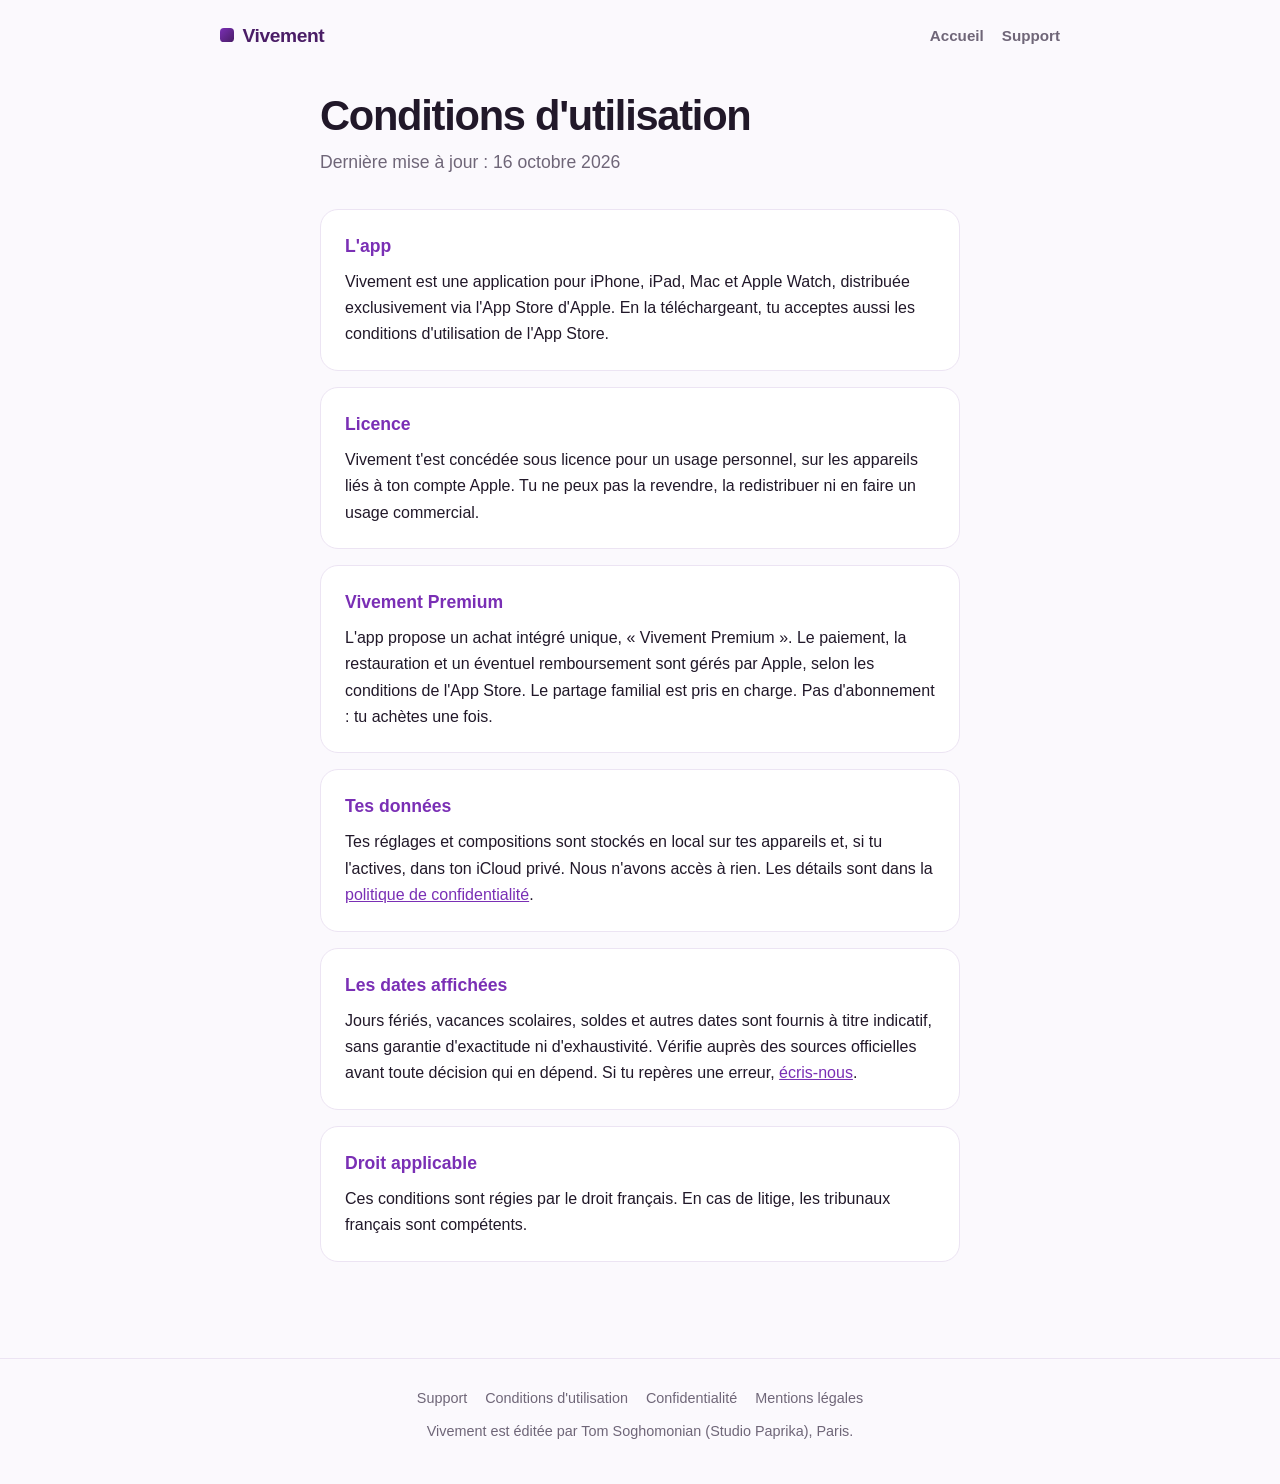
==== cgu.html @ 1ef92bd4 "Site complet : accueil, support, CGU, confidentialité, mentions légales" ====
<!doctype html>
<html lang="fr">
<head>
<meta charset="utf-8">
<meta name="viewport" content="width=device-width, initial-scale=1">
<title>Vivement — Conditions d'utilisation</title>
<meta name="description" content="Conditions d'utilisation de Vivement : licence personnelle, achat unique Vivement Premium géré par Apple, données locales et iCloud privé, droit français.">
<link rel="stylesheet" href="styles.css">
</head>
<body>

<header class="site">
  <a class="marque" href="index.html">Vivement</a>
  <nav>
    <a href="index.html">Accueil</a>
    <a href="support.html">Support</a>
  </nav>
</header>

<main class="etroit">

  <h1>Conditions d'utilisation</h1>
  <p class="sous-titre">Dernière mise à jour : 16 octobre 2026</p>

  <div class="carte">
    <h2>L'app</h2>
    <p>Vivement est une application pour iPhone, iPad, Mac et Apple Watch, distribuée exclusivement via l'App Store d'Apple. En la téléchargeant, tu acceptes aussi les conditions d'utilisation de l'App Store.</p>
  </div>

  <div class="carte">
    <h2>Licence</h2>
    <p>Vivement t'est concédée sous licence pour un usage personnel, sur les appareils liés à ton compte Apple. Tu ne peux pas la revendre, la redistribuer ni en faire un usage commercial.</p>
  </div>

  <div class="carte">
    <h2>Vivement Premium</h2>
    <p>L'app propose un achat intégré unique, « Vivement Premium ». Le paiement, la restauration et un éventuel remboursement sont gérés par Apple, selon les conditions de l'App Store. Le partage familial est pris en charge. Pas d'abonnement : tu achètes une fois.</p>
  </div>

  <div class="carte">
    <h2>Tes données</h2>
    <p>Tes réglages et compositions sont stockés en local sur tes appareils et, si tu l'actives, dans ton iCloud privé. Nous n'avons accès à rien. Les détails sont dans la <a href="confidentialite.html">politique de confidentialité</a>.</p>
  </div>

  <div class="carte">
    <h2>Les dates affichées</h2>
    <p>Jours fériés, vacances scolaires, soldes et autres dates sont fournis à titre indicatif, sans garantie d'exactitude ni d'exhaustivité. Vérifie auprès des sources officielles avant toute décision qui en dépend. Si tu repères une erreur, <a href="support.html">écris-nous</a>.</p>
  </div>

  <div class="carte">
    <h2>Droit applicable</h2>
    <p>Ces conditions sont régies par le droit français. En cas de litige, les tribunaux français sont compétents.</p>
  </div>

</main>

<footer class="site">
  <nav>
    <a href="support.html">Support</a>
    <a href="cgu.html">Conditions d'utilisation</a>
    <a href="confidentialite.html">Confidentialité</a>
    <a href="mentions-legales.html">Mentions légales</a>
  </nav>
  <p>Vivement est éditée par Tom Soghomonian (Studio Paprika), Paris.</p>
</footer>

</body>
</html>
---- styles.css ----
/* Vivement — identité du site. Violet/prune, sobre, responsive, dark-mode. */

:root {
  --prune: #4A1D66;
  --accent: #7A2FB5;
  --accent-doux: #F3EAFB;
  --fond: #FBF9FD;
  --carte: #FFFFFF;
  --texte: #211829;
  --texte2: #6F6678;
  --bordure: #ECE4F3;
}

@media (prefers-color-scheme: dark) {
  :root {
    --prune: #D9BCF2;
    --accent: #C79BF0;
    --accent-doux: #2A1D38;
    --fond: #120D18;
    --carte: #1D1526;
    --texte: #F3EEF8;
    --texte2: #A79DB3;
    --bordure: #2E2340;
  }
}

* { box-sizing: border-box; }

html { scroll-behavior: smooth; }

body {
  margin: 0;
  background: var(--fond);
  color: var(--texte);
  font-family: -apple-system, BlinkMacSystemFont, "SF Pro Text", "Segoe UI", Roboto, sans-serif;
  line-height: 1.65;
  -webkit-font-smoothing: antialiased;
}

/* ---- En-tête ---- */

header.site {
  max-width: 880px;
  margin: 0 auto;
  padding: 20px 20px 0;
  display: flex;
  align-items: center;
  justify-content: space-between;
  gap: 16px;
}

.marque {
  font-weight: 800;
  font-size: 1.2rem;
  letter-spacing: -0.02em;
  text-decoration: none;
  color: var(--prune);
}

.marque::before {
  content: "";
  display: inline-block;
  width: 0.72em;
  height: 0.72em;
  margin-right: 0.45em;
  border-radius: 28%;
  background: linear-gradient(135deg, var(--accent), var(--prune));
}

header.site nav {
  display: flex;
  gap: 18px;
}

header.site nav a {
  color: var(--texte2);
  text-decoration: none;
  font-size: 0.95rem;
  font-weight: 600;
}

header.site nav a:hover { color: var(--accent); }

/* ---- Corps ---- */

main {
  max-width: 880px;
  margin: 0 auto;
  padding: 40px 20px 56px;
}

main.etroit { max-width: 680px; }

h1 {
  font-size: clamp(2rem, 6vw, 2.6rem);
  letter-spacing: -0.03em;
  line-height: 1.15;
  margin: 0 0 8px;
}

.sous-titre {
  color: var(--texte2);
  font-size: 1.1rem;
  margin: 0 0 32px;
}

a { color: var(--accent); }

/* ---- Hero (accueil) ---- */

.hero {
  text-align: center;
  padding: 40px 0 56px;
}

.hero h1 {
  font-size: clamp(2.6rem, 9vw, 4rem);
  margin: 0 0 10px;
  background: linear-gradient(120deg, var(--accent), var(--prune));
  -webkit-background-clip: text;
  background-clip: text;
  color: transparent;
}

.hero .accroche {
  font-size: clamp(1.2rem, 4vw, 1.5rem);
  font-weight: 600;
  margin: 0 0 12px;
}

.hero .plateformes {
  color: var(--texte2);
  font-size: 1rem;
  margin: 0 0 28px;
}

.bouton {
  display: inline-block;
  background: linear-gradient(120deg, var(--accent), var(--prune));
  color: #fff;
  text-decoration: none;
  font-weight: 700;
  padding: 14px 26px;
  border-radius: 999px;
}

@media (prefers-color-scheme: dark) {
  .bouton { color: #1A1022; }
}

.bouton.secondaire {
  background: var(--accent-doux);
  color: var(--accent);
}

/* ---- Sections et cartes ---- */

section { margin-bottom: 48px; }

section > h2 {
  font-size: 1.5rem;
  letter-spacing: -0.02em;
  margin: 0 0 18px;
}

.grille {
  display: grid;
  grid-template-columns: repeat(auto-fit, minmax(240px, 1fr));
  gap: 16px;
}

.carte {
  background: var(--carte);
  border: 1px solid var(--bordure);
  border-radius: 18px;
  padding: 22px 24px;
  margin-bottom: 16px;
}

.grille .carte { margin-bottom: 0; }

.carte h2, .carte h3.titre {
  font-size: 1.1rem;
  margin: 0 0 8px;
  color: var(--accent);
}

.carte h3 { font-size: 1rem; margin: 18px 0 4px; }
.carte h3:first-of-type { margin-top: 0; }
.carte p, .carte ul, .carte ol { margin: 0 0 10px; }
.carte p:last-child, .carte ul:last-child, .carte ol:last-child { margin-bottom: 0; }

ul, ol { padding-left: 20px; }

/* ---- Modules (chips) ---- */

.modules {
  display: flex;
  flex-wrap: wrap;
  gap: 8px;
  margin: 14px 0 0;
  padding: 0;
  list-style: none;
}

.modules li {
  background: var(--accent-doux);
  color: var(--prune);
  font-size: 0.9rem;
  font-weight: 600;
  padding: 6px 13px;
  border-radius: 999px;
}

/* ---- Pied de page ---- */

footer.site {
  border-top: 1px solid var(--bordure);
  margin-top: 24px;
  padding: 28px 20px 40px;
  text-align: center;
  color: var(--texte2);
  font-size: 0.9rem;
}

footer.site nav {
  display: flex;
  flex-wrap: wrap;
  justify-content: center;
  gap: 6px 18px;
  margin-bottom: 10px;
}

footer.site a { color: var(--texte2); text-decoration: none; }
footer.site a:hover { color: var(--accent); }
footer.site p { margin: 0; }
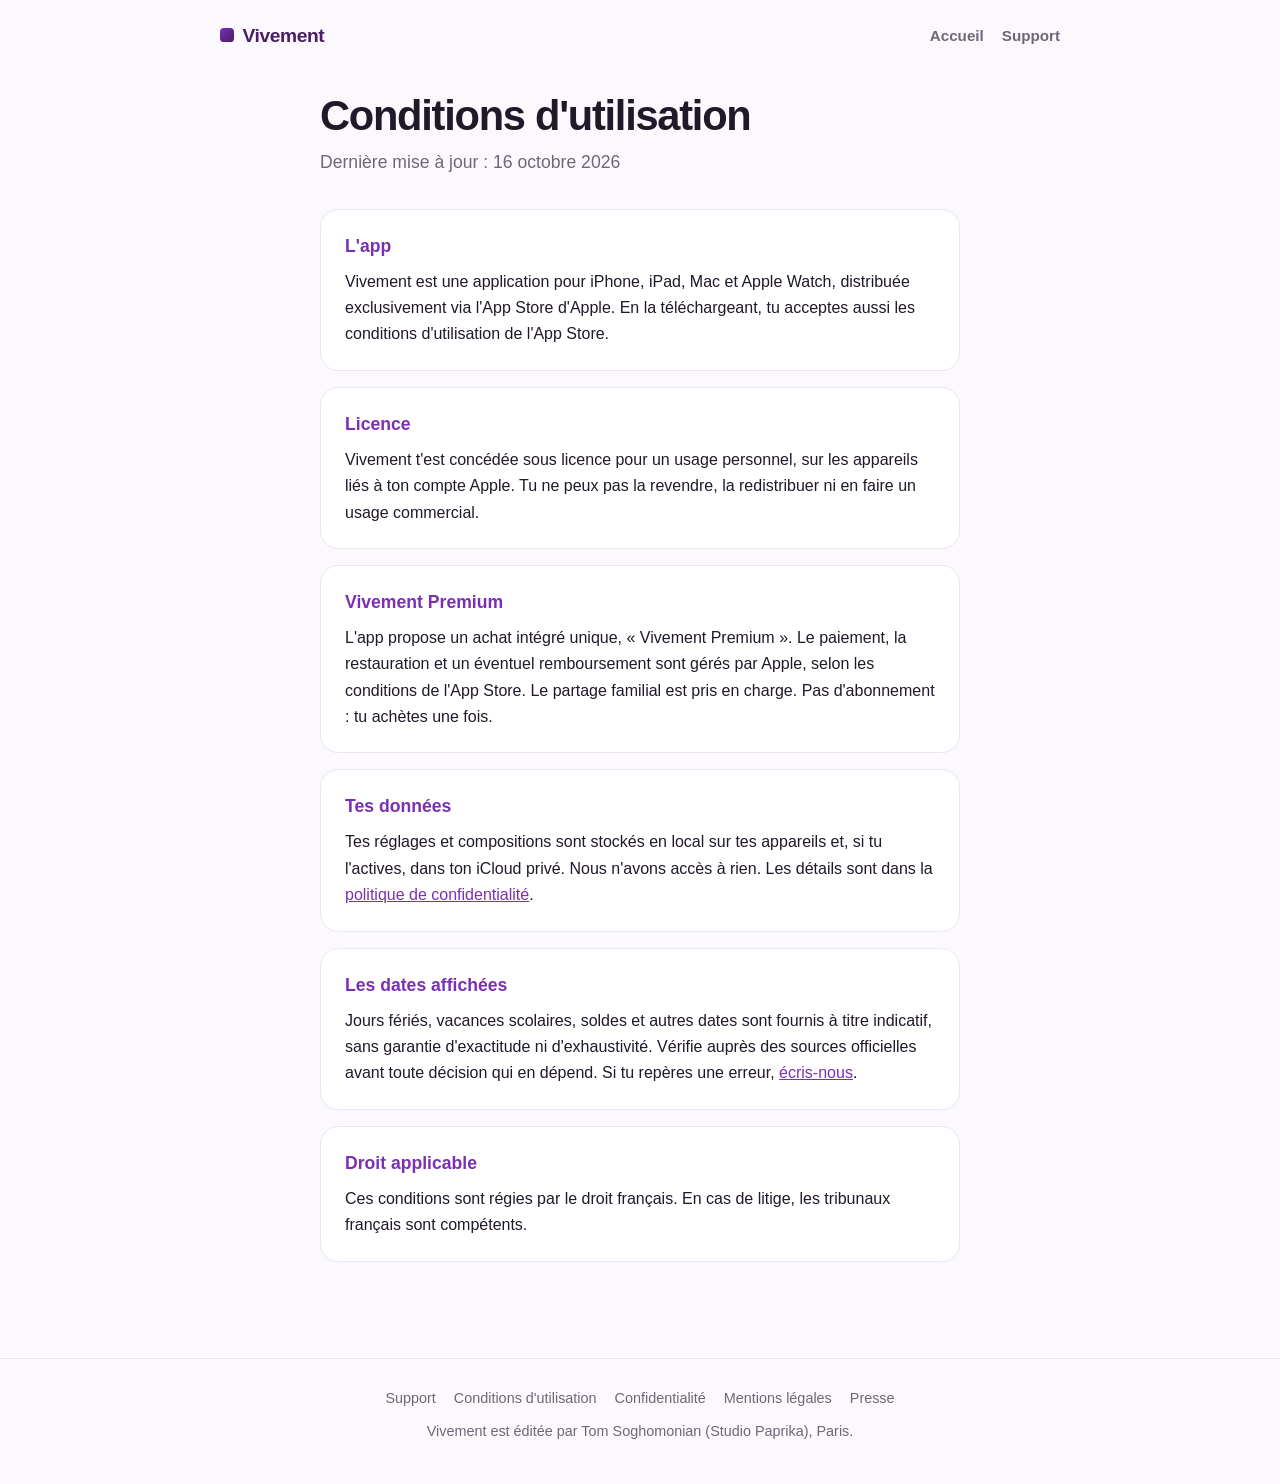
==== commit c8785aba: "Page presse : kit presse, galerie de visuels, lien footer Ajoute presse.html (descriptions, faits, g" ====
--- a/cgu.html
+++ b/cgu.html
@@ -60,6 +60,7 @@
     <a href="cgu.html">Conditions d'utilisation</a>
     <a href="confidentialite.html">Confidentialité</a>
     <a href="mentions-legales.html">Mentions légales</a>
+    <a href="presse.html">Presse</a>
   </nav>
   <p>Vivement est éditée par Tom Soghomonian (Studio Paprika), Paris.</p>
 </footer>
--- a/styles.css
+++ b/styles.css
@@ -212,6 +212,52 @@
   border-radius: 999px;
 }
 
+/* ---- Galerie presse ---- */
+
+.galerie-titre {
+  font-size: 1rem;
+  color: var(--texte2);
+  margin: 24px 0 10px;
+}
+
+.galerie {
+  display: grid;
+  grid-template-columns: repeat(auto-fill, minmax(160px, 1fr));
+  gap: 12px;
+}
+
+.galerie-large {
+  grid-template-columns: repeat(auto-fill, minmax(260px, 1fr));
+}
+
+.galerie a {
+  display: block;
+  border-radius: 14px;
+  overflow: hidden;
+  border: 1px solid var(--bordure);
+  background: var(--carte);
+  line-height: 0;
+}
+
+.galerie img {
+  width: 100%;
+  height: auto;
+  display: block;
+}
+
+.galerie-icone {
+  grid-template-columns: none;
+  display: block;
+}
+
+.galerie-icone a {
+  display: inline-block;
+  width: 140px;
+  border: none;
+  background: none;
+  border-radius: 24%;
+}
+
 /* ---- Pied de page ---- */
 
 footer.site {
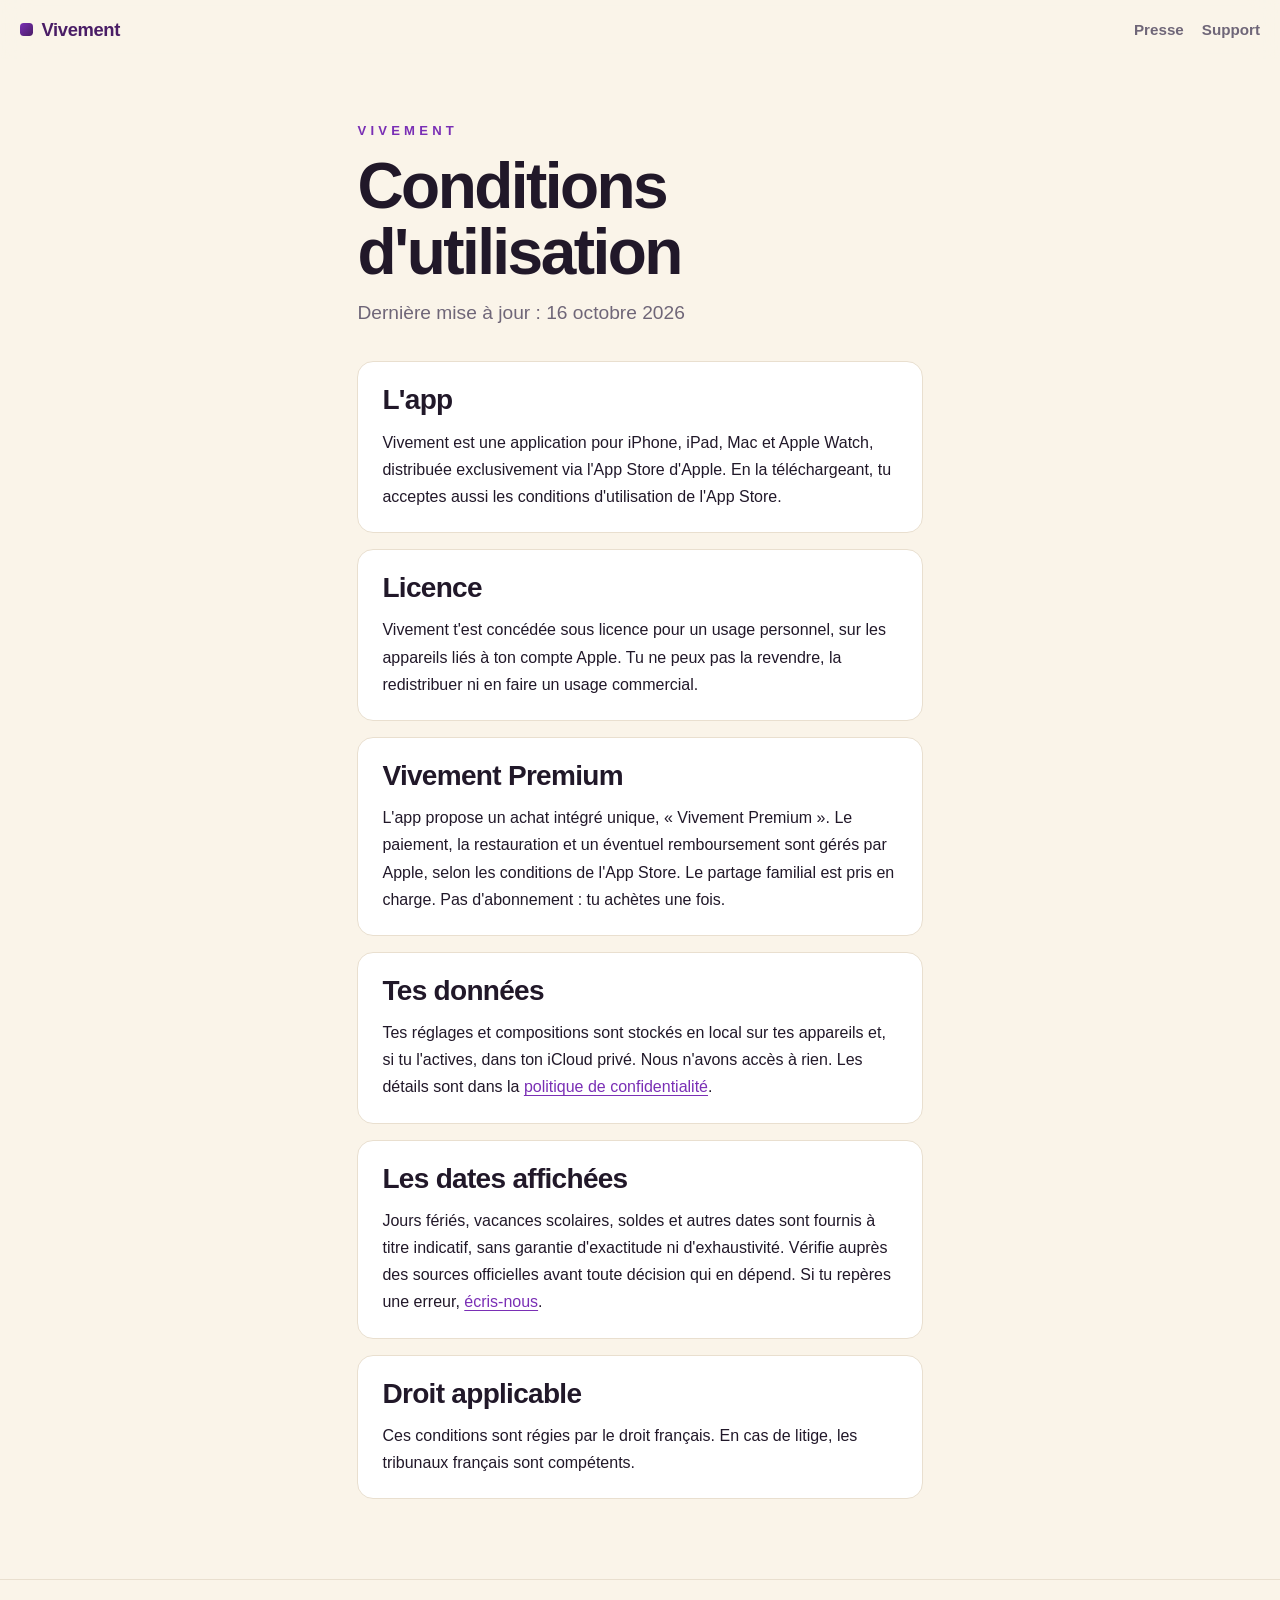
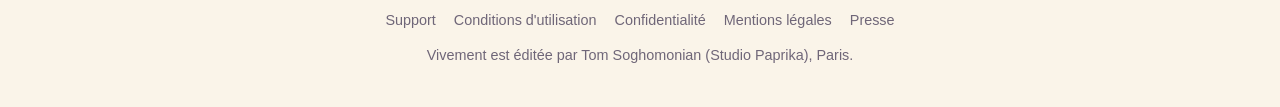
==== commit 17a7a082: "Pages secondaires : DA home immersive en version lecture (page.css) Nouvelle feuille partagée page.c" ====
--- a/cgu.html
+++ b/cgu.html
@@ -5,20 +5,22 @@
 <meta name="viewport" content="width=device-width, initial-scale=1">
 <title>Vivement — Conditions d'utilisation</title>
 <meta name="description" content="Conditions d'utilisation de Vivement : licence personnelle, achat unique Vivement Premium géré par Apple, données locales et iCloud privé, droit français.">
-<link rel="stylesheet" href="styles.css">
+<link rel="stylesheet" href="page.css">
 </head>
 <body>
 
-<header class="site">
-  <a class="marque" href="index.html">Vivement</a>
+<!-- Au swap final de la home, la marque repointera vers index.html -->
+<header class="haut">
+  <a class="marque" href="index-v2.html">Vivement</a>
   <nav>
-    <a href="index.html">Accueil</a>
+    <a href="presse.html">Presse</a>
     <a href="support.html">Support</a>
   </nav>
 </header>
 
 <main class="etroit">
 
+  <span class="surtitre">Vivement</span>
   <h1>Conditions d'utilisation</h1>
   <p class="sous-titre">Dernière mise à jour : 16 octobre 2026</p>
 
--- a/page.css
+++ b/page.css
@@ -0,0 +1,240 @@
+/* Vivement — pages secondaires (support, cgu, confidentialité, mentions, presse).
+   Même DA que la home immersive (home.css) en version lecture : mêmes variables,
+   même header/footer, typo affiche sur les titres, colonne confortable pour le corps. */
+
+:root {
+  --prune: #4A1D66;
+  --accent: #7A2FB5;
+  --accent-doux: #F3EAFB;
+  --fond: #FAF4E9;
+  --carte: #FFFFFF;
+  --texte: #211829;
+  --texte2: #6F6678;
+  --bordure: #E9DFCF;
+
+  /* Palette des 8 accents de l'app (DESIGN.md) */
+  --bleuet: #3560B0;
+  --sarcelle: #10707A;
+  --foret: #2F6B3C;
+  --framboise: #AD2E66;
+  --encre: #3C3B42;
+  --ocre: #8C5A10;
+  --brique: #AD3D2B;
+}
+
+@media (prefers-color-scheme: dark) {
+  :root {
+    --prune: #D9BCF2;
+    --accent: #C79BF0;
+    --accent-doux: #2A1D38;
+    --fond: #15101D;
+    --carte: #1D1526;
+    --texte: #F3EEF8;
+    --texte2: #A79DB3;
+    --bordure: #2E2340;
+  }
+}
+
+* { box-sizing: border-box; }
+
+body {
+  margin: 0;
+  background: var(--fond);
+  color: var(--texte);
+  font-family: -apple-system, BlinkMacSystemFont, "SF Pro Display", "SF Pro Text", "Segoe UI", Roboto, sans-serif;
+  line-height: 1.7;
+  -webkit-font-smoothing: antialiased;
+}
+
+img { max-width: 100%; height: auto; }
+
+/* ---- En-tête fixe (identique à la home) ---- */
+
+header.haut {
+  position: fixed;
+  top: 0;
+  left: 0;
+  right: 0;
+  z-index: 20;
+  display: flex;
+  align-items: center;
+  justify-content: space-between;
+  gap: 16px;
+  padding: 14px 20px;
+  background: color-mix(in srgb, var(--fond) 70%, transparent);
+  -webkit-backdrop-filter: blur(14px);
+  backdrop-filter: blur(14px);
+}
+
+.marque {
+  font-weight: 800;
+  font-size: 1.15rem;
+  letter-spacing: -0.02em;
+  text-decoration: none;
+  color: var(--prune);
+}
+
+.marque::before {
+  content: "";
+  display: inline-block;
+  width: 0.72em;
+  height: 0.72em;
+  margin-right: 0.45em;
+  border-radius: 28%;
+  background: linear-gradient(135deg, var(--accent), var(--prune));
+}
+
+header.haut nav { display: flex; gap: 18px; }
+
+header.haut nav a {
+  color: var(--texte2);
+  text-decoration: none;
+  font-size: 0.95rem;
+  font-weight: 600;
+}
+
+header.haut nav a:hover { color: var(--accent); }
+
+/* ---- Colonne de lecture ---- */
+
+main {
+  max-width: 68ch;
+  margin: 0 auto;
+  padding: 120px 20px 64px;
+}
+
+/* Presse : plus large pour les galeries, paragraphes quand même capés */
+main.large { max-width: 1060px; }
+main.large p, main.large li { max-width: 68ch; }
+
+/* ---- Titres ---- */
+
+.surtitre {
+  display: block;
+  font-size: 0.82rem;
+  font-weight: 700;
+  letter-spacing: 0.32em;
+  text-transform: uppercase;
+  color: var(--accent);
+  margin: 0 0 12px;
+}
+
+h1 {
+  font-size: clamp(2.2rem, 6vw, 4rem);
+  font-weight: 800;
+  letter-spacing: -0.04em;
+  line-height: 1.02;
+  text-wrap: balance;
+  margin: 0 0 12px;
+}
+
+.sous-titre {
+  font-size: clamp(1.05rem, 2.4vw, 1.2rem);
+  color: var(--texte2);
+  margin: 0 0 32px;
+}
+
+h2 {
+  font-size: clamp(1.35rem, 3.4vw, 1.75rem);
+  font-weight: 800;
+  letter-spacing: -0.025em;
+  line-height: 1.15;
+  margin: 40px 0 12px;
+}
+
+h3 {
+  font-size: 1.08rem;
+  font-weight: 700;
+  margin: 24px 0 8px;
+}
+
+p, ul, ol { margin: 0 0 14px; }
+li { margin-bottom: 6px; }
+
+main a {
+  color: var(--accent);
+  text-decoration: underline;
+  text-underline-offset: 3px;
+}
+
+/* ---- Cartes ---- */
+
+.carte {
+  background: var(--carte);
+  border: 1px solid var(--bordure);
+  border-radius: 16px;
+  padding: 22px 24px;
+  margin: 0 0 16px;
+}
+
+.carte h2 { margin-top: 0; }
+.carte > :last-child { margin-bottom: 0; }
+
+/* ---- Bouton (repris de la home) ---- */
+
+.bouton {
+  display: inline-block;
+  background: linear-gradient(120deg, var(--accent), var(--prune));
+  color: #fff;
+  text-decoration: none;
+  font-weight: 700;
+  padding: 14px 26px;
+  border-radius: 999px;
+}
+
+@media (prefers-color-scheme: dark) {
+  .bouton { color: #1A1022; }
+}
+
+/* ---- Galeries presse ---- */
+
+.galerie-titre { margin-top: 28px; }
+
+.galerie {
+  display: grid;
+  grid-template-columns: repeat(auto-fill, minmax(150px, 1fr));
+  gap: 12px;
+}
+
+.galerie a { display: block; line-height: 0; }
+
+.galerie img {
+  border-radius: 12px;
+  border: 1px solid var(--bordure);
+  transition: transform 0.2s ease;
+}
+
+.galerie a:hover img { transform: scale(1.02); }
+
+@media (prefers-reduced-motion: reduce) {
+  .galerie img { transition: none; }
+  .galerie a:hover img { transform: none; }
+}
+
+.galerie-icone { grid-template-columns: minmax(120px, 180px); }
+.galerie-icone img { border-radius: 22%; border: none; }
+
+.galerie-large { grid-template-columns: repeat(auto-fill, minmax(260px, 1fr)); }
+
+/* ---- Pied de page (identique à la home) ---- */
+
+footer.site {
+  width: 100%;
+  border-top: 1px solid var(--bordure);
+  padding: 28px 20px 40px;
+  text-align: center;
+  color: var(--texte2);
+  font-size: 0.9rem;
+}
+
+footer.site nav {
+  display: flex;
+  flex-wrap: wrap;
+  justify-content: center;
+  gap: 6px 18px;
+  margin-bottom: 10px;
+}
+
+footer.site a { color: var(--texte2); text-decoration: none; }
+footer.site a:hover { color: var(--accent); }
+footer.site p { margin: 0; }
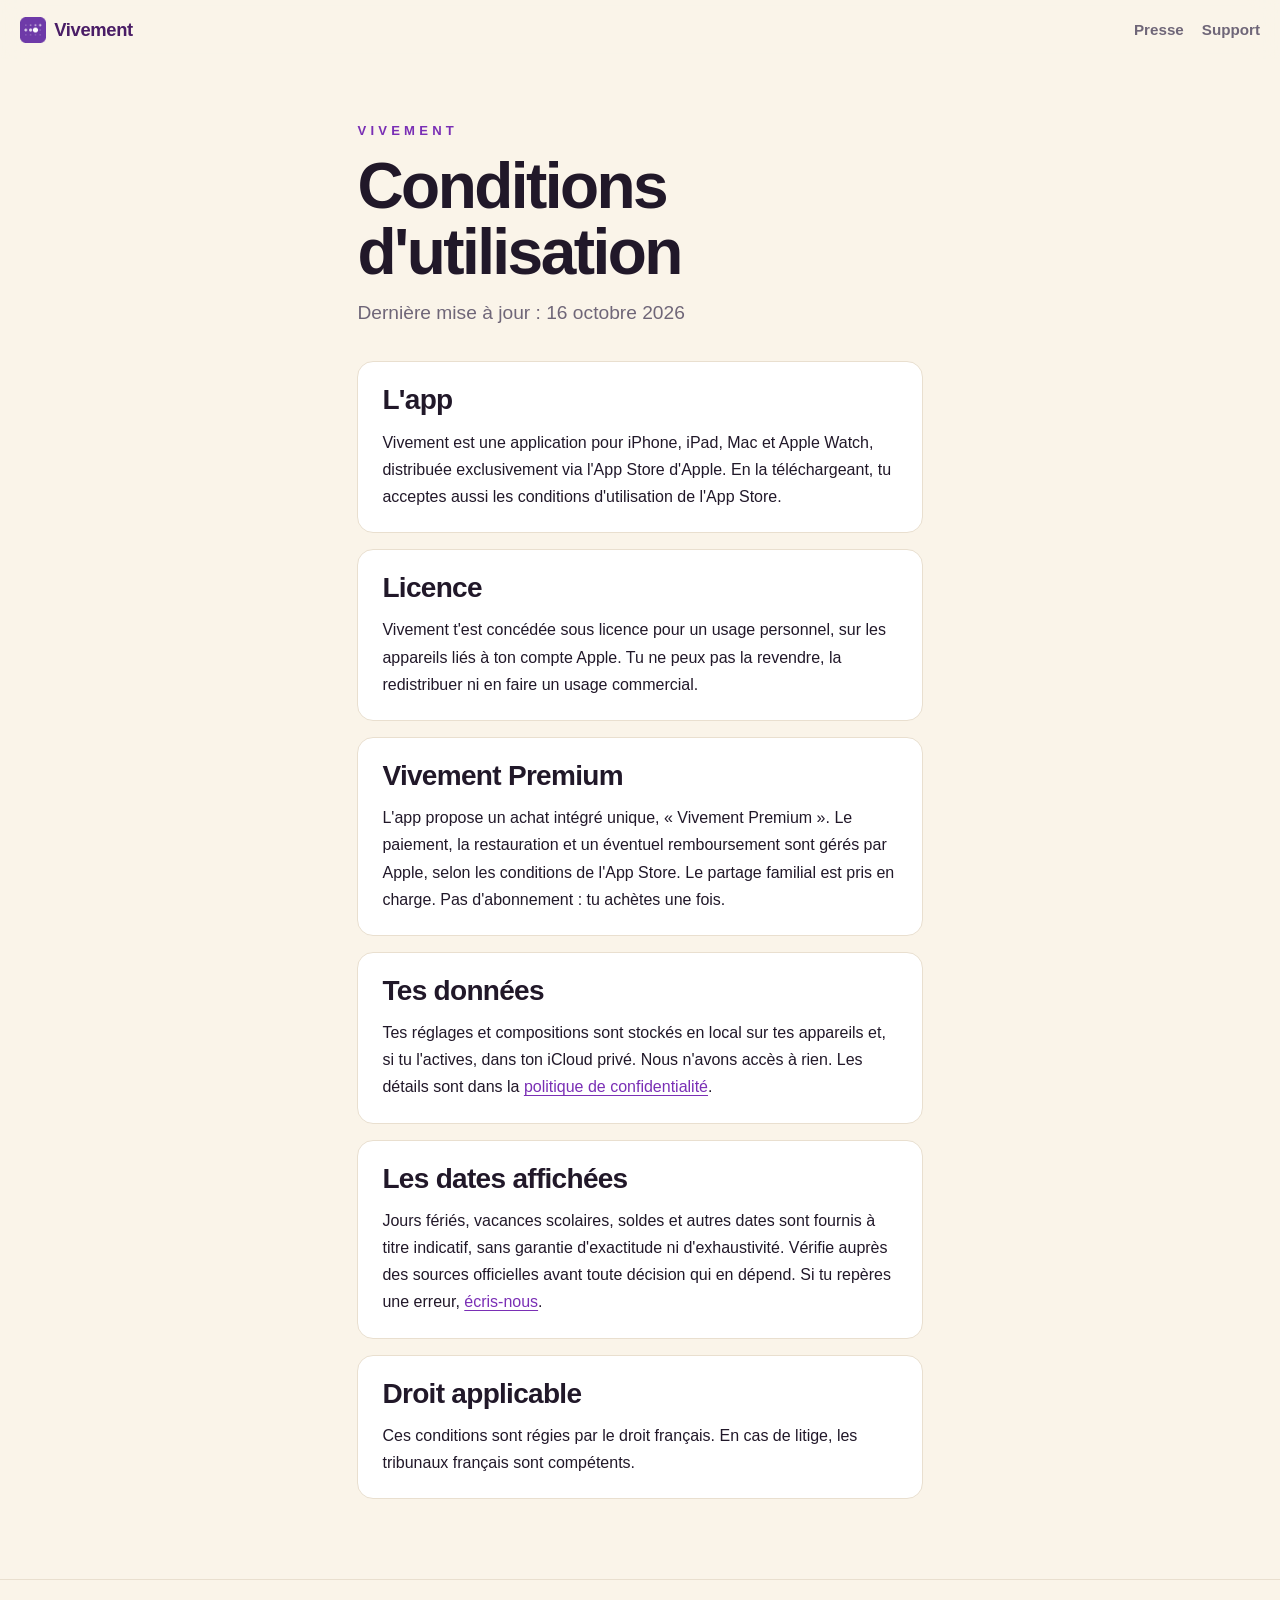
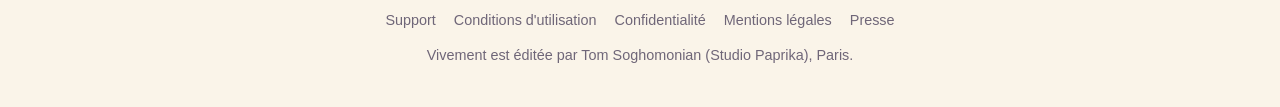
==== commit f619795f: "Logo et favicon sur les 6 pages, hero recentré - favicons 16/32 copiés depuis les variantes simplifi" ====
--- a/cgu.html
+++ b/cgu.html
@@ -5,13 +5,16 @@
 <meta name="viewport" content="width=device-width, initial-scale=1">
 <title>Vivement — Conditions d'utilisation</title>
 <meta name="description" content="Conditions d'utilisation de Vivement : licence personnelle, achat unique Vivement Premium géré par Apple, données locales et iCloud privé, droit français.">
+<link rel="icon" type="image/png" sizes="32x32" href="assets/icone-32.png">
+<link rel="icon" type="image/png" sizes="16x16" href="assets/icone-16.png">
+<link rel="apple-touch-icon" href="assets/icone-180.png">
 <link rel="stylesheet" href="page.css">
 </head>
 <body>
 
 <!-- Au swap final de la home, la marque repointera vers index.html -->
 <header class="haut">
-  <a class="marque" href="index-v2.html">Vivement</a>
+  <a class="marque" href="index-v2.html"><img src="assets/icone-64.png" width="26" height="26" alt="">Vivement</a>
   <nav>
     <a href="presse.html">Presse</a>
     <a href="support.html">Support</a>
--- a/page.css
+++ b/page.css
@@ -67,6 +67,9 @@
 }
 
 .marque {
+  display: inline-flex;
+  align-items: center;
+  gap: 0.45em;
   font-weight: 800;
   font-size: 1.15rem;
   letter-spacing: -0.02em;
@@ -74,15 +77,7 @@
   color: var(--prune);
 }
 
-.marque::before {
-  content: "";
-  display: inline-block;
-  width: 0.72em;
-  height: 0.72em;
-  margin-right: 0.45em;
-  border-radius: 28%;
-  background: linear-gradient(135deg, var(--accent), var(--prune));
-}
+.marque img { display: block; }
 
 header.haut nav { display: flex; gap: 18px; }
 
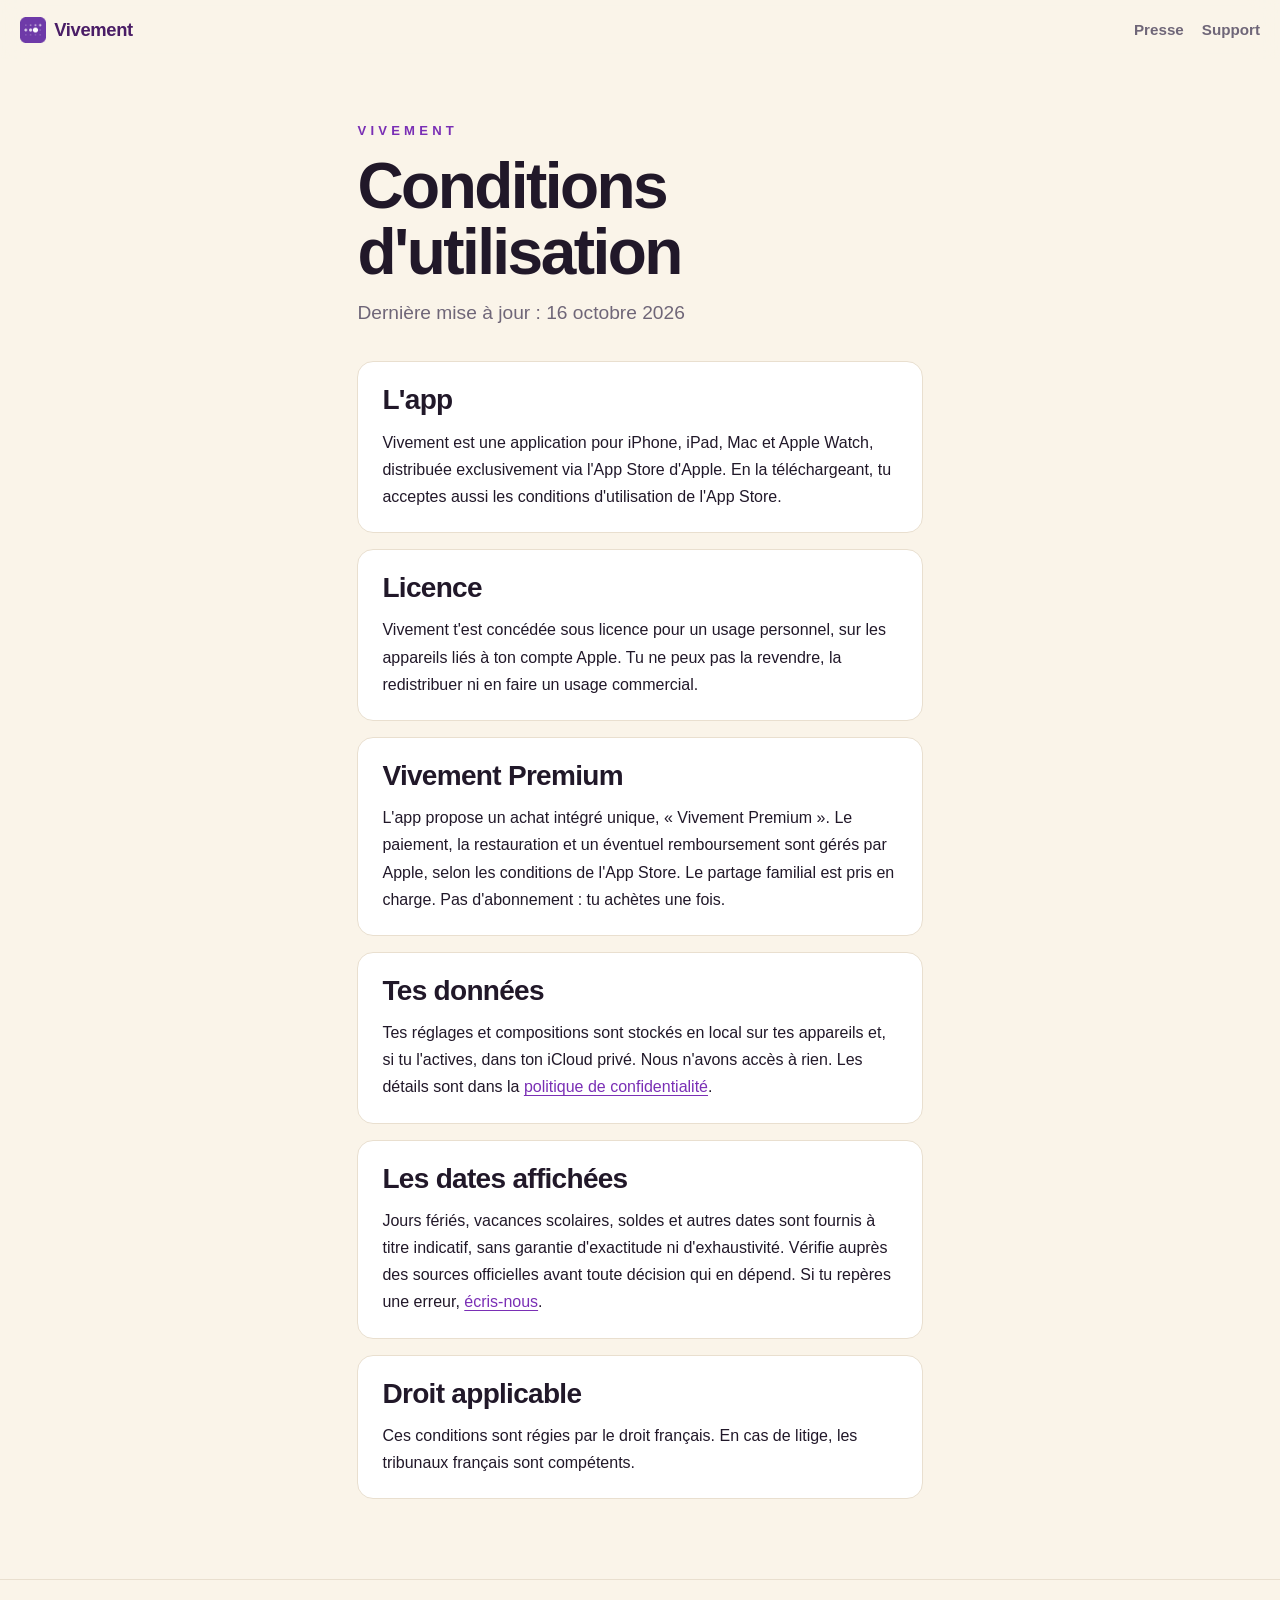
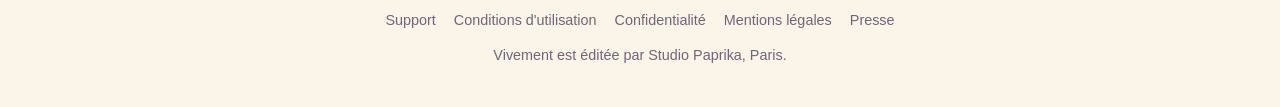
==== commit 60bc61c5: "Merge feature/de-personnalisation : Studio Paprika remplace le nom perso hors mentions légales Co-Au" ====
--- a/cgu.html
+++ b/cgu.html
@@ -12,9 +12,8 @@
 </head>
 <body>
 
-<!-- Au swap final de la home, la marque repointera vers index.html -->
 <header class="haut">
-  <a class="marque" href="index-v2.html"><img src="assets/icone-64.png" width="26" height="26" alt="">Vivement</a>
+  <a class="marque" href="index.html"><img src="assets/icone-64.png" width="26" height="26" alt="">Vivement</a>
   <nav>
     <a href="presse.html">Presse</a>
     <a href="support.html">Support</a>
@@ -67,7 +66,7 @@
     <a href="mentions-legales.html">Mentions légales</a>
     <a href="presse.html">Presse</a>
   </nav>
-  <p>Vivement est éditée par Tom Soghomonian (Studio Paprika), Paris.</p>
+  <p>Vivement est éditée par Studio Paprika, Paris.</p>
 </footer>
 
 </body>
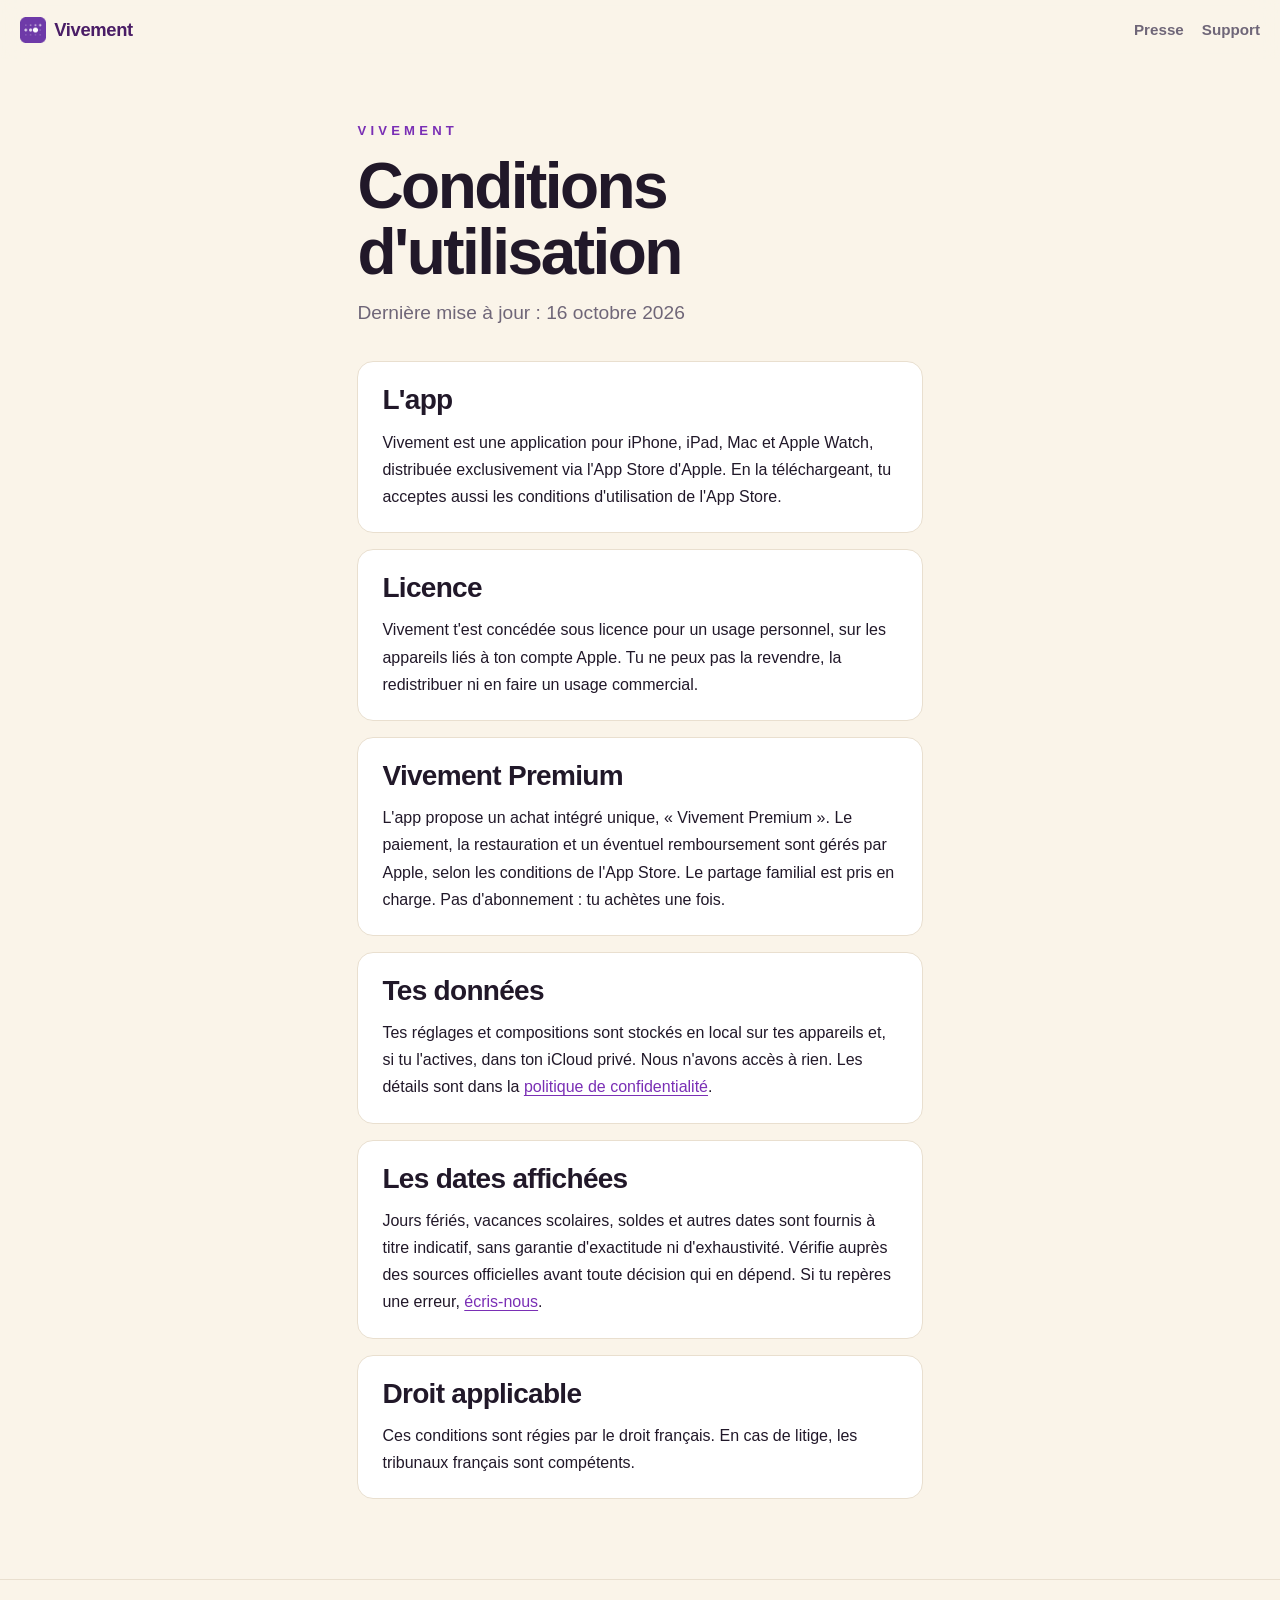
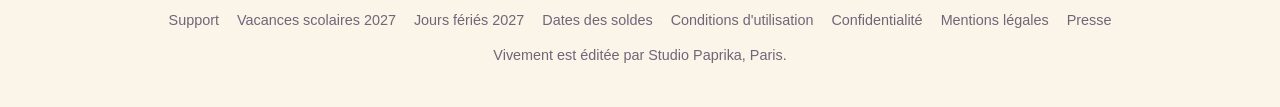
==== commit 5932c132: "Merge branch 'feature/pages-seo-2027'" ====
--- a/cgu.html
+++ b/cgu.html
@@ -61,6 +61,9 @@
 <footer class="site">
   <nav>
     <a href="support.html">Support</a>
+    <a href="vacances-scolaires-2027.html">Vacances scolaires 2027</a>
+    <a href="jours-feries-2027.html">Jours fériés 2027</a>
+    <a href="dates-des-soldes.html">Dates des soldes</a>
     <a href="cgu.html">Conditions d'utilisation</a>
     <a href="confidentialite.html">Confidentialité</a>
     <a href="mentions-legales.html">Mentions légales</a>
--- a/page.css
+++ b/page.css
@@ -165,6 +165,41 @@
 .carte h2 { margin-top: 0; }
 .carte > :last-child { margin-bottom: 0; }
 
+/* ---- Tableaux de dates (pages calendrier) ---- */
+
+table {
+  width: 100%;
+  border-collapse: collapse;
+  margin: 0 0 14px;
+  font-size: 0.95rem;
+}
+
+th, td {
+  text-align: left;
+  padding: 8px 10px;
+  border-bottom: 1px solid var(--bordure);
+  vertical-align: top;
+}
+
+th {
+  color: var(--texte2);
+  font-weight: 600;
+  font-size: 0.82rem;
+  text-transform: uppercase;
+  letter-spacing: 0.06em;
+}
+
+tr:last-child td { border-bottom: none; }
+
+.weekend { color: var(--texte2); font-style: italic; }
+
+.note { font-size: 0.9rem; color: var(--texte2); }
+
+@media (max-width: 480px) {
+  table { font-size: 0.85rem; }
+  th, td { padding: 6px 6px; }
+}
+
 /* ---- Bouton (repris de la home) ---- */
 
 .bouton {
